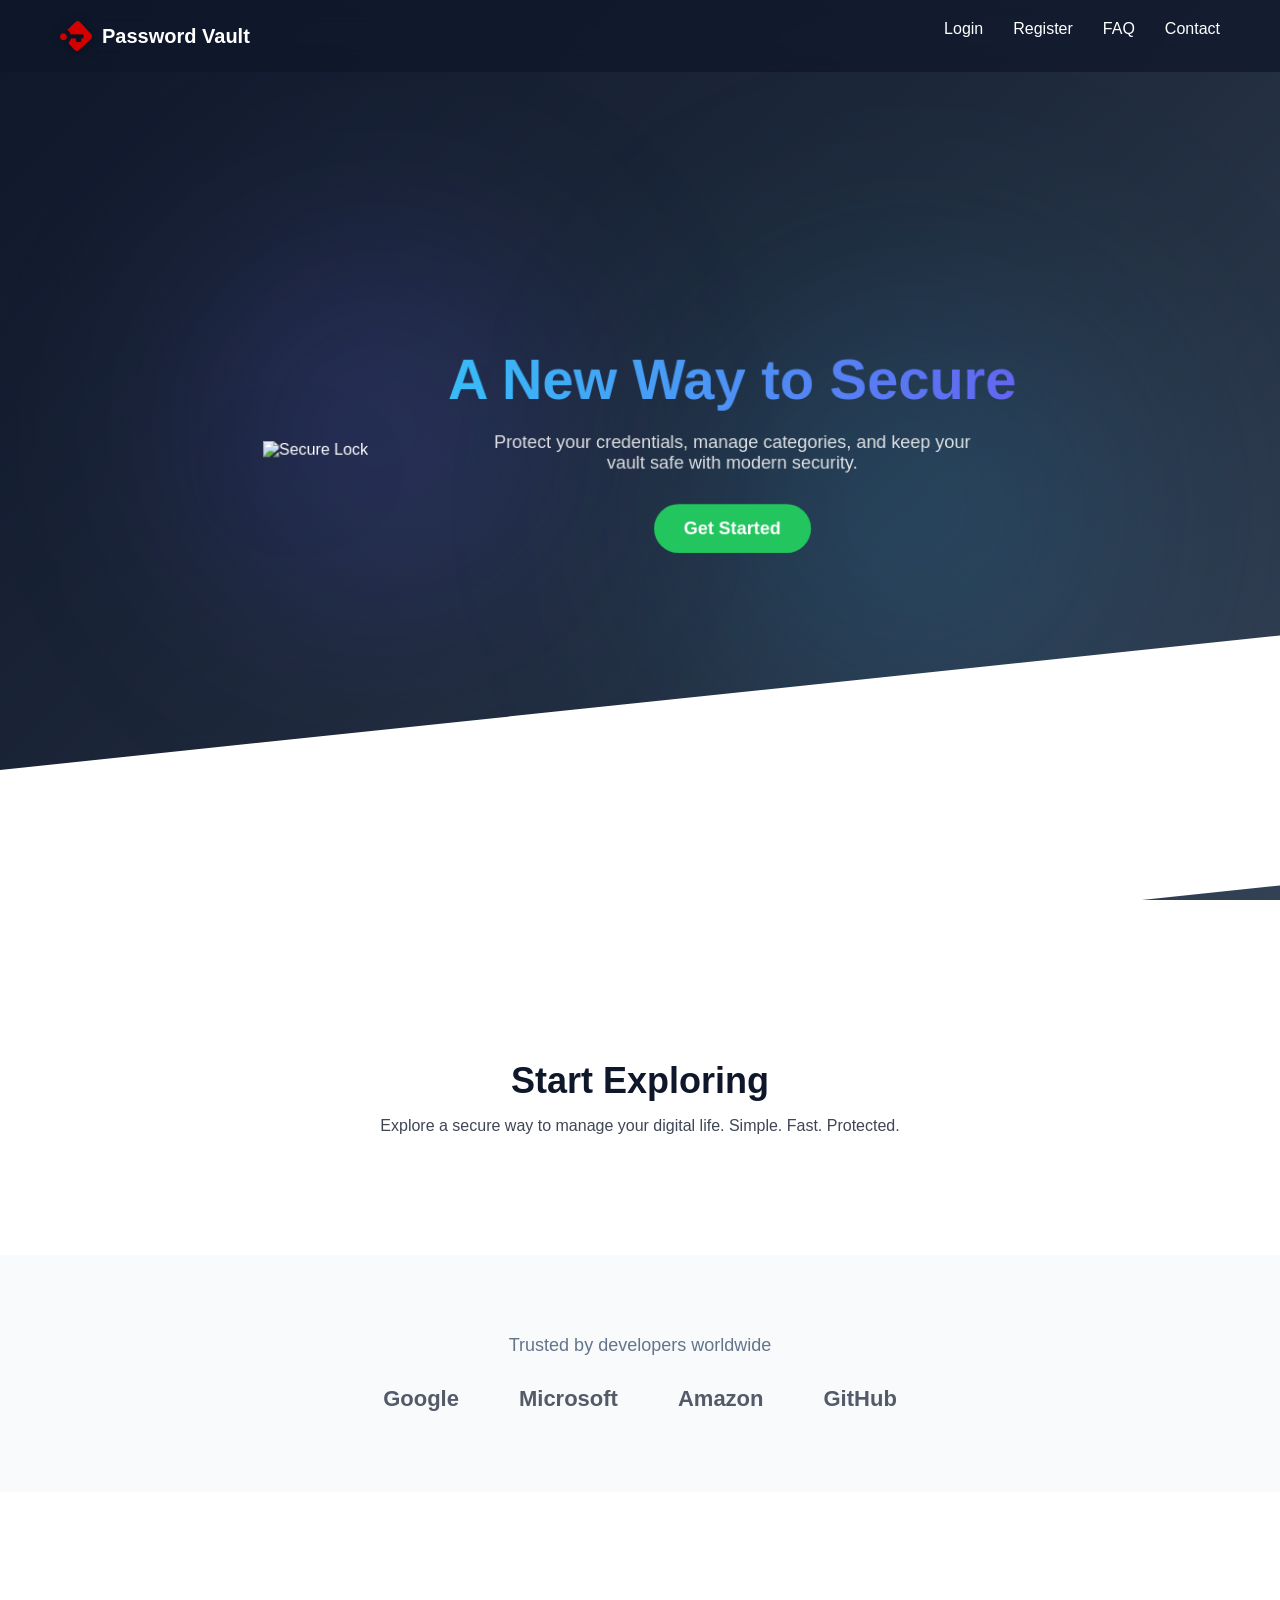
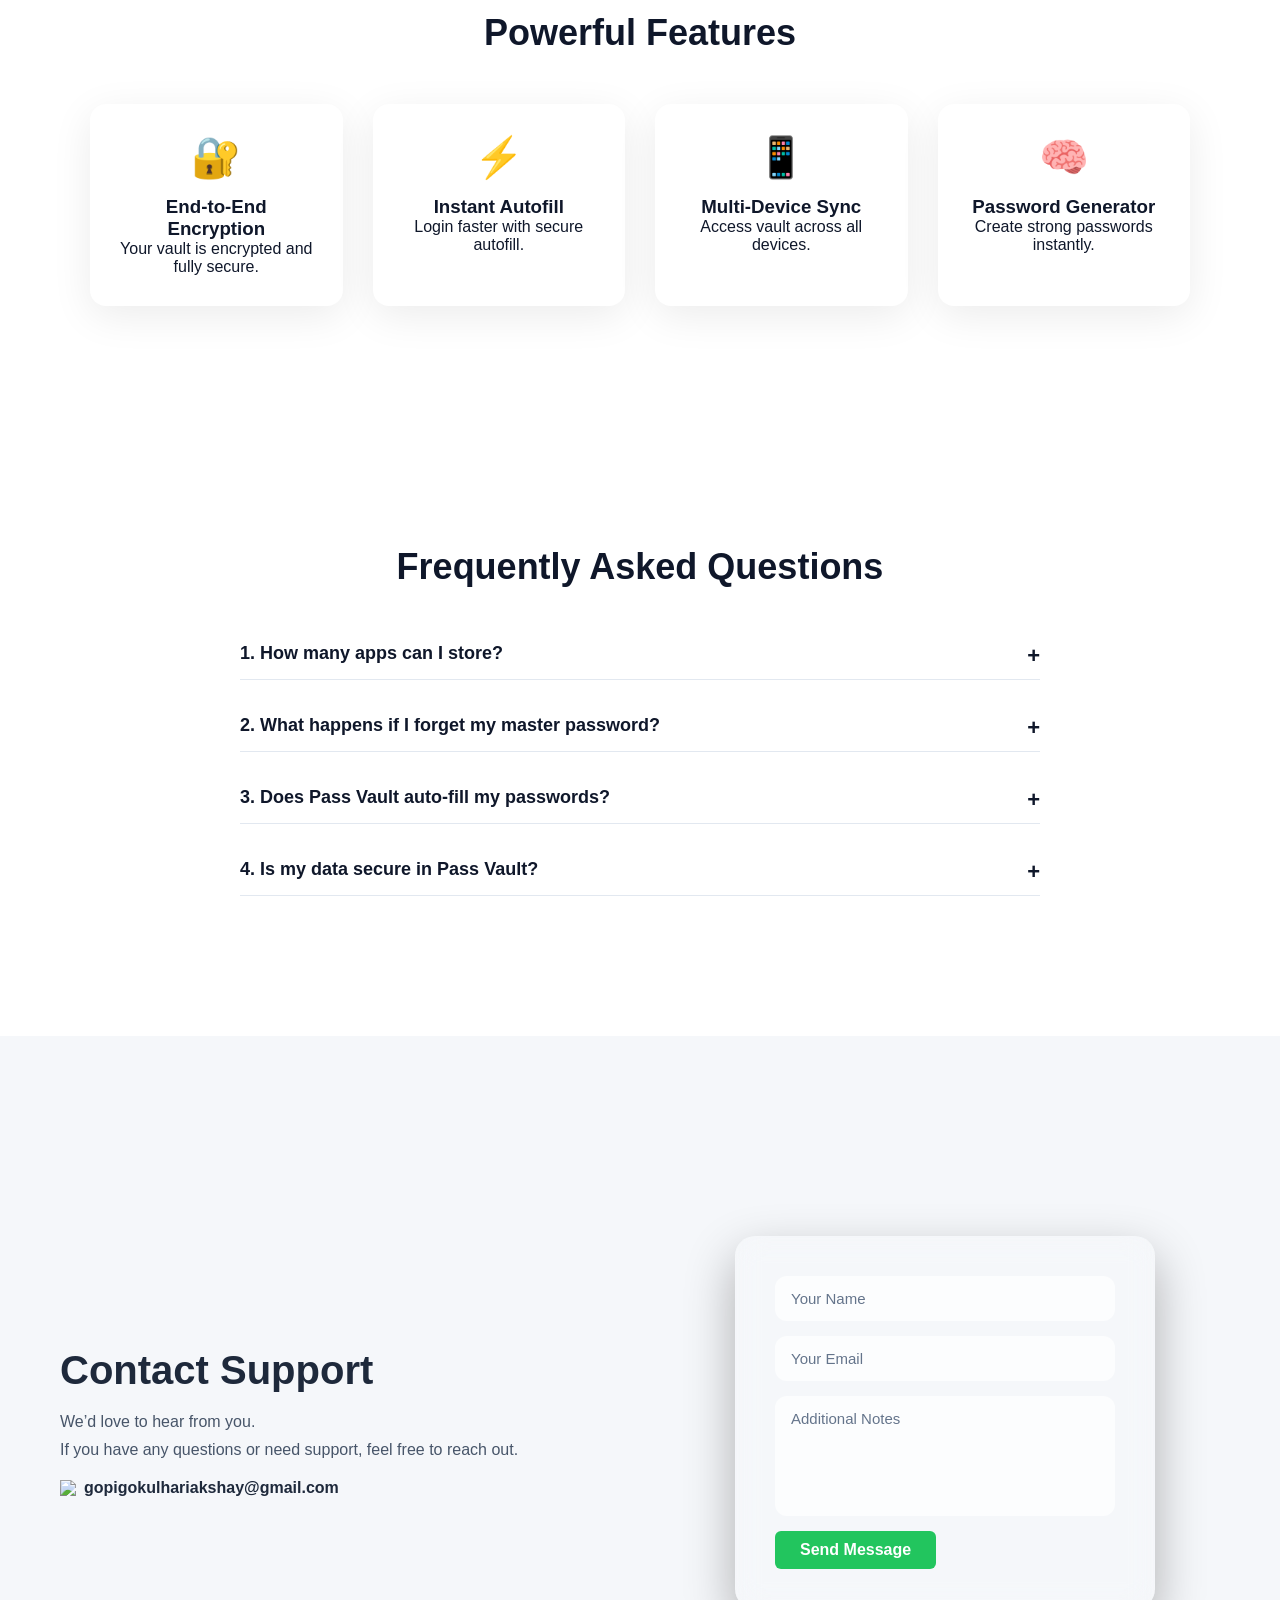
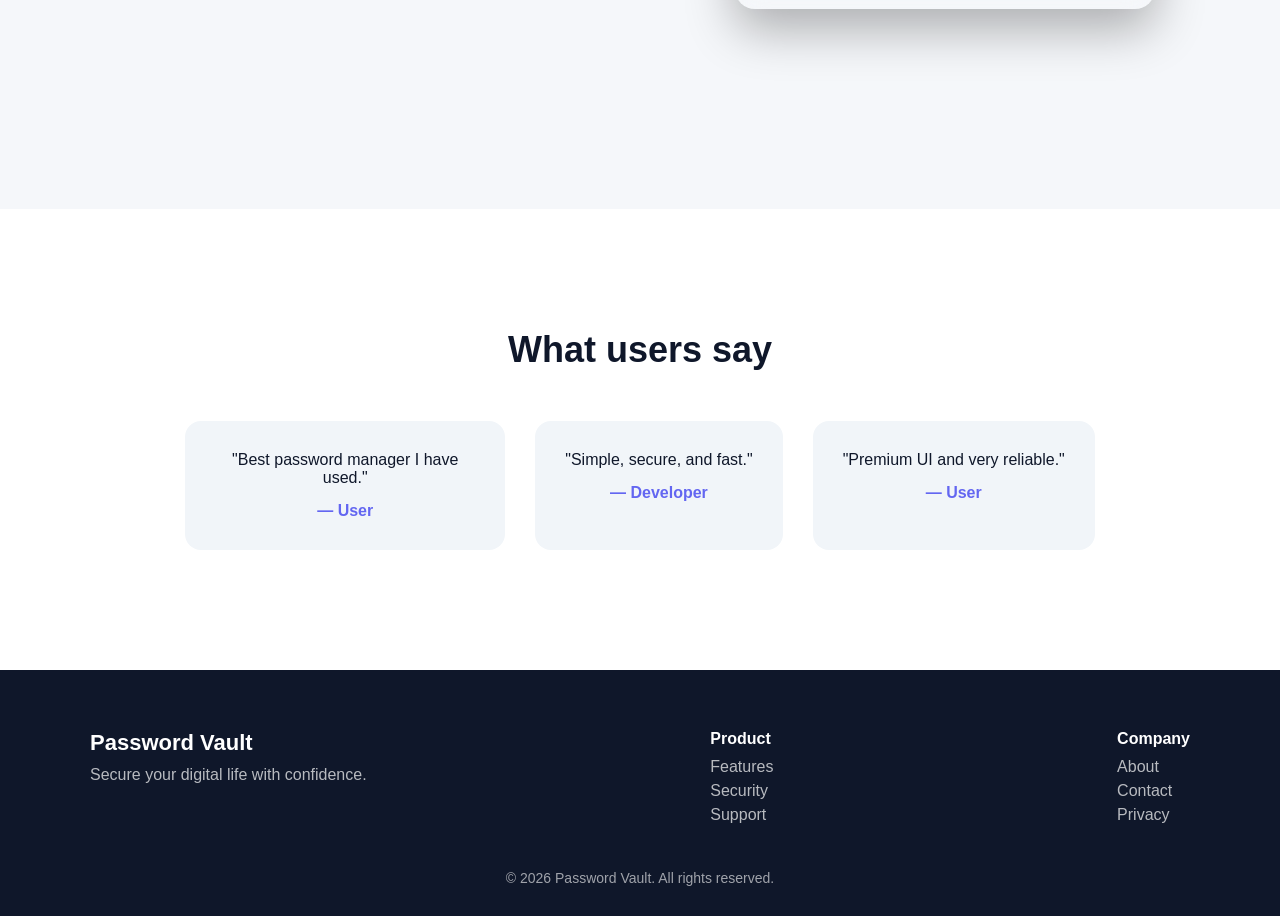
==== Mainpage/main_index.html @ c9c519ef "add the mainpage and linked the login page to it" ====
<!DOCTYPE html>
<html lang="en">

<head>
  <meta charset="UTF-8">
  <title>Password Vault - Welcome</title>
  <!-- SVG Favicon (modern browsers) -->
  <link rel="icon" type="icon/svg+xml" href="../icon.svg">

  <!-- PNG Favicon (fallback for older browsers) -->
  <link rel="icon" type="icon/png" sizes="32x32" href="../icon.png">
  <link rel="icon" type="icon/png" sizes="16x16" href="../icon.png">
  <link rel="stylesheet" href="main_style.css">
</head>

<body>

  <!-- Navbar -->
  <nav class="navbar">
    <div class="logo">
      <img src="../icon.png" alt="Vault Logo">
      <span>Password Vault</span>
    </div>
    <ul>
      <li>
        <a href="../login/index.html" class="nav-btn">Login</a>
      </li>
      <li>
        <a href="../login/index.html"
          class="nav-btn primary"
          onclick="localStorage.setItem('showRegister','true')">
          Register
        </a>
      </li>
      <li><a href="#faq" class="nav-btn">FAQ</a></li>
      <li><a href="#" class="nav-btn" onclick="scrollToContact()">Contact</a></li>
    </ul>

  </nav>

  <!-- HERO SECTION -->
  <section class="main-hero">
    <div class="hero-glow"></div>

    <div class="hero-wrapper">

      <!-- LEFT SIDE LOCK -->
      <div class="hero-lock">
        <img src="../lock.png" alt="Secure Lock">
      </div>

      <!-- RIGHT SIDE TEXT -->
      <div class="main-content floating">
        <h1>A New Way to Secure</h1>
        <p>
          Protect your credentials, manage categories,
          and keep your vault safe with modern security.
        </p>

        <button class="main-btn"
                onclick="window.location.href='../login/index.html'">
          Get Started
        </button>

      </div>

    </div>

  </section>


  <!-- White Section -->
  <section class="white-section">
    <h2>Start Exploring</h2>
    <p>
      Explore a secure way to manage your digital life.
      Simple. Fast. Protected.
    </p>
  </section>

  <!-- TRUST SECTION START -->
  <section class="trusted">

    <p class="trusted-title">Trusted by developers worldwide</p>

    <div class="trusted-logos">
      <span>Google</span>
      <span>Microsoft</span>
      <span>Amazon</span>
      <span>GitHub</span>
    </div>

  </section>
  <!-- TRUST SECTION END -->



  <!-- FEATURES SECTION START -->
  <section class="features">

    <h2>Powerful Features</h2>

    <div class="feature-grid">

      <div class="feature-card">
        <div class="icon">🔐</div>
        <h3>End-to-End Encryption</h3>
        <p>Your vault is encrypted and fully secure.</p>
      </div>

      <div class="feature-card">
        <div class="icon">⚡</div>
        <h3>Instant Autofill</h3>
        <p>Login faster with secure autofill.</p>
      </div>

      <div class="feature-card">
        <div class="icon">📱</div>
        <h3>Multi-Device Sync</h3>
        <p>Access vault across all devices.</p>
      </div>

      <div class="feature-card">
        <div class="icon">🧠</div>
        <h3>Password Generator</h3>
        <p>Create strong passwords instantly.</p>
      </div>

    </div>

  </section>
  <!-- FEATURES SECTION END -->

  <!-- FAQ SECTION -->
  <section id="faq" class="faq-section">


    <h2>Frequently Asked Questions</h2>

    <div class="faq-item">
      <div class="faq-question">1. How many apps can I store?</div>
      <div class="faq-answer">
        There is no limit for storing info.
      </div>
    </div>

    <div class="faq-item">
      <div class="faq-question">
        2. What happens if I forget my master password?
      </div>
      <div class="faq-answer">
        For security reasons, your master password cannot be recovered.
        You’ll need to reset your vault and create a new one.
        This ensures that only you ever have access to your data.
      </div>
    </div>

    <div class="faq-item">
      <div class="faq-question">
        3. Does Pass Vault auto-fill my passwords?
      </div>
      <div class="faq-answer">
        Yes, Pass Vault can auto-fill credentials in supported browsers
        and apps, saving you time while keeping your login process secure.
      </div>
    </div>

    <div class="faq-item">
      <div class="faq-question">
        4. Is my data secure in Pass Vault?
      </div>
      <div class="faq-answer">
        Yes. All your data is encrypted and protected so that only
        you can access your vault.
      </div>
    </div>

  </section>
  <section id="contact" class="contact-section">

    <div class="contact-container">

      <!-- LEFT SIDE -->
      <div class="contact-left">
        <h2>Contact Support</h2>
        <p>We’d love to hear from you.</p>
        <p>If you have any questions or need support, feel free to reach out.</p>

        <div class="contact-email">
          <img src="https://www.gstatic.com/images/branding/product/2x/gmail_2020q4_48dp.png" alt="Gmail"
            class="gmail-icon modern-gmail">
          <span>gopigokulhariakshay@gmail.com</span>
        </div>



      </div>

      <!-- RIGHT SIDE FORM -->
      <div class="contact-right">
        <form class="contact-form" onsubmit="sendEmail(event)">
          <input type="text" id="name" placeholder="Your Name" required>
          <input type="email" id="email" placeholder="Your Email" required>
          <textarea id="message" placeholder="Additional Notes" required></textarea>
          <button type="submit" class="send-btn">Send Message</button>
        </form>
      </div>

</div>   <!-- CLOSE contact-container -->
</section> <!-- CLOSE contact-section -->




  </section>

  <!-- TESTIMONIALS START -->
  <section class="testimonials">

    <h2>What users say</h2>

    <div class="testimonial-grid">

      <div class="testimonial">
        <p>"Best password manager I have used."</p>
        <span>— User</span>
      </div>

      <div class="testimonial">
        <p>"Simple, secure, and fast."</p>
        <span>— Developer</span>
      </div>

      <div class="testimonial">
        <p>"Premium UI and very reliable."</p>
        <span>— User</span>
      </div>

    </div>

  </section>
  <!-- TESTIMONIALS END -->


  <script>
    const faqItems = document.querySelectorAll(".faq-item");

    faqItems.forEach(item => {
      item.querySelector(".faq-question").addEventListener("click", () => {
        item.classList.toggle("active");
      });
    });
  </script>

  

  <!-- FOOTER START -->
  <footer class="footer">

    <div class="footer-container">

      <div class="footer-brand">
        <h3>Password Vault</h3>
        <p>Secure your digital life with confidence.</p>
      </div>

      <div class="footer-links">
        <h4>Product</h4>
        <p>Features</p>
        <p>Security</p>
        <p>Support</p>
      </div>

      <div class="footer-links">
        <h4>Company</h4>
        <p>About</p>
        <p>Contact</p>
        <p>Privacy</p>
      </div>

    </div>

    <div class="footer-bottom">
      © 2026 Password Vault. All rights reserved.
    </div>

  </footer>
  <!-- FOOTER END -->
  

  <script>
    function scrollToContact() {
      const contact = document.getElementById("contact");

      contact.scrollIntoView({
        behavior: "smooth",
        block: "start"
      });
    }
  </script>
  <script src="https://cdn.jsdelivr.net/npm/@emailjs/browser@4/dist/email.min.js"></script>

  <script>
    emailjs.init({
      publicKey: "91UByY3DBkANorpzx",
    });

    function showToast(message, success = true) {
      const toast = document.getElementById("toast");
      const text = document.getElementById("toastText");

      text.textContent = message;

      toast.className = "toast show " + (success ? "success" : "error");

      setTimeout(() => {
        toast.className = "toast";
      }, 3000);
    }

    function sendEmail(event) {
      event.preventDefault();

      const btn = document.querySelector(".send-btn");
      btn.disabled = true;
      btn.innerHTML = "Sending... ✉️";

      emailjs.send("service_en62moi", "template_hmyfbfd", {
        name: document.getElementById("name").value,
        email: document.getElementById("email").value,
        message: document.getElementById("message").value
      })
        .then(() => {

          btn.innerHTML = "Sent ✓";

          showToast("Message sent successfully!", true);

          document.querySelector(".contact-form").reset();

          setTimeout(() => {
            btn.innerHTML = "Send Message ✉️";
            btn.disabled = false;
          }, 2000);

        })
        .catch(() => {

          btn.innerHTML = "Send Message ✉️";
          btn.disabled = false;

          showToast("Failed to send message", false);

        });
    }
  </script>




  

  <!-- Modern Toast Notification -->
  <div id="toast" class="toast">
    <span class="toast-icon">✉️</span>
    <span id="toastText">Message sent!</span>
  </div>



</body>

</html>
---- Mainpage/main_style.css ----
/* ================= GLOBAL ================= */
* {
  margin: 0;
  padding: 0;
  box-sizing: border-box;
  font-family: Poppins, sans-serif;
}

body {
  background: #0f172a;
  color: white;
  transition: 0.4s;
}

body.light {
  background: linear-gradient(135deg, #e0e7ff, #f8fafc);
  color: #0f172a;
}

html {
  scroll-behavior: smooth;
}



/* ================= NAVBAR ================= */
.navbar {
  position: fixed;
  top: 0;
  width: 100%;
  padding: 20px 60px;
  display: flex;
  justify-content: space-between;
  backdrop-filter: blur(12px);
  background: rgba(15, 23, 42, .7);
  z-index: 10;
}

body.light .navbar {
  background: rgba(255, 255, 255, .85);
  backdrop-filter: blur(14px);
  box-shadow: 0 4px 20px rgba(0, 0, 0, .08);
}

.navbar ul {
  display: flex;
  gap: 30px;
  list-style: none;
}

.logo {
  display: flex;
  align-items: center;
  gap: 10px;
  font-weight: 700;
  font-size: 20px;
}

.logo img {
  width: 32px;
  height: 32px;
  object-fit: contain;
  filter: drop-shadow(0 2px 6px rgba(0, 0, 0, .4));
}




/* ================= HERO LAYOUT (MAIN FIX) ================= */
.hero {
  min-height: 100vh;
  padding: 140px 80px;

  display: flex;
  align-items: center;
  justify-content: space-between;
  gap: 50px;
}

/* ================= FLOATING BOX (LEFT) ================= */

.hero-img {
  width: 420px;
  height: 420px;
  flex-shrink: 0;

  border-radius: 30px;

  background: linear-gradient(135deg, #38bdf8, #6366f1);

  display: flex;
  align-items: center;
  justify-content: center;

  padding: 40px;
}

/* ================= FLOATING TEXT ================= */

.floating-text {
  width: 100%;
}

/* 3 LINE STACK */
.hero-title {
  display: flex;
  flex-direction: column;
  gap: 12px;

  font-weight: 900;
  line-height: 1.05;
}

/* first 2 lines */
.hero-title span {
  font-size: 44px;
  color: white;
}

/* animated last line (bigger) */
.changing-word {
  font-size: 60px;
  color: #000;

  font-weight: 900;

  display: inline-block;
  white-space: nowrap;
}


/* letters (smooth animation base) */
.changing-word span {
  opacity: 0;
  transform: translateY(25px);
  display: inline-block;
  transition: all 0.45s cubic-bezier(.22, 1, .36, 1);
}


/* ================= GENERATOR (CENTER) ================= */
.generator-box {
  width: 320px;
  padding: 25px;
  border-radius: 20px;

  background: rgba(30, 41, 59, .85);
  backdrop-filter: blur(20px);

  flex-shrink: 0;
  display: none;
}

.generator-box.show {
  display: block;
}

.gen-box {
  display: flex;
  gap: 8px;
  margin: 10px 0;
}

.gen-box input {
  flex: 1;
  padding: 10px;
  border-radius: 10px;
  border: none;
}

.copy-btn {
  width: 42px;
  height: 42px;

  border-radius: 12px;
  border: none;

  background: linear-gradient(135deg, #38bdf8, #6366f1);
  color: white;

  display: flex;
  align-items: center;
  justify-content: center;

  cursor: pointer;
  transition: 0.25s;

  /* .copy-btn {
  background: rgba(255,255,255,.1);
  backdrop-filter: blur(10px);
  border: 1px solid rgba(255,255,255,.2);
  } */

}


/* hover effect */
.copy-btn:hover {
  transform: scale(1.08);
  box-shadow: 0 0 18px rgba(56, 189, 248, .6);
}

/* click effect */
.copy-btn:active {
  transform: scale(0.95);
}

body.light .hero-img {
  background: linear-gradient(135deg, #818cf8, #38bdf8);
}


/* ================= LOGIN / REGISTER (RIGHT) ================= */
.login-box {
  width: 360px;
  padding: 35px;
  border-radius: 25px;

  background: rgba(30, 41, 59, .8);
  backdrop-filter: blur(20px);

  box-shadow: 0 30px 80px rgba(56, 189, 248, .25);
  flex-shrink: 0;
}

body.light .login-box {
  background: rgba(255, 255, 255, .95);
  box-shadow: 0 25px 60px rgba(0, 0, 0, .12);
  border: 1px solid rgba(0, 0, 0, .05);
}

body.light .generator-box {
  background: rgba(255, 255, 255, .95);
  box-shadow: 0 20px 50px rgba(0, 0, 0, .1);
  color: #0f172a;
}

body.light input {
  background: #f1f5f9;
  color: #0f172a;
  border: 1px solid #e2e8f0;
}

body.light input:focus {
  outline: none;
  border-color: #6366f1;
  box-shadow: 0 0 0 3px rgba(99, 102, 241, .15);
}



/* form switching */
.form {
  display: none;
}

.form.login {
  display: block;
}

.login-box.active .login {
  display: none;
}

.login-box.active .register {
  display: block;
}



/* inputs */
.login-box input {
  width: 100%;
  margin-bottom: 15px;
  padding: 12px;
  border-radius: 12px;
  border: none;
}



/* buttons */
.login-box button {
  width: 100%;
  padding: 12px;
  border-radius: 25px;
  border: none;

  background: linear-gradient(135deg, #38bdf8, #6366f1);
  font-weight: bold;
  cursor: pointer;

  margin-bottom: 14px;
  transition: .25s;
}

.login-box button:hover {
  transform: translateY(-2px);
  box-shadow: 0 10px 30px rgba(56, 189, 248, .4);
}

.login-box span {
  color: #38bdf8;
  cursor: pointer;
}



/* ================= SHOW PASSWORD ================= */
.show-pass {
  display: inline-flex;
  align-items: center;
  gap: 8px;
  font-size: 14px;
  margin-bottom: 14px;
  cursor: pointer;
  white-space: nowrap;
}

.show-pass input {
  margin: 0;
}

.gen-btn {
  width: 100%;
  padding: 12px;
  border-radius: 12px;
  border: none;
  background: linear-gradient(135deg, #38bdf8, #6366f1);
  color: white;
  font-weight: bold;
  cursor: pointer;
  margin-top: 10px;
}


/* ================= STRENGTH BAR ================= */
.strength {
  height: 6px;
  background: #1e293b;
  border-radius: 10px;
  margin: 8px 0 16px;
  overflow: hidden;
}

body.light #strengthText {
  color: #475569;
}


/* strength bar light mode fix */
body.light .strength {
  background: #e2e8f0;
}

#strengthBar {
  height: 100%;
  width: 0%;
  transition: .3s;
}



/* ================= DIVIDER ================= */
.divider {
  text-align: center;
  margin: 12px 0;
  opacity: 0.7;
  font-size: 14px;
}



/* ================= SOCIAL LOGIN ================= */
.social-login {
  display: flex;
  gap: 10px;
}

.social {
  flex: 1;
  padding: 10px;
  border-radius: 12px;
  border: none;
  cursor: pointer;
  font-size: 18px;
  transition: 0.25s;
  color: white;
}

.social:hover {
  transform: scale(1.1);
}

.social:disabled {
  opacity: 0.6;
  cursor: not-allowed;
  transform: none;
}


/* correct brand colors */
.google {
  background: #fff;
  color: #fff;
}

.github {
  background: #fff;
  color: #fff;
}

.apple {
  background: #000;
  color: white;
}

.linkedin {
  background: #0a66c2;
  color: white;
}


#recaptcha-container {
  display: none;
}

/* ================= THEME TOGGLE ================= */
.theme-toggle {
  background: transparent;
  border: none;
  font-size: 18px;
  cursor: pointer;
}



/* ================= MOBILE RESPONSIVE ================= */
@media (max-width: 900px) {
  .hero {
    flex-direction: column;
    padding: 120px 30px;
  }

  .hero-img,
  .generator-box,
  .login-box {
    width: 100%;
    max-width: 400px;
  }
}

/* password eye layout */
.pass-wrap {
  position: relative;
  display: flex;
  align-items: center;
}

.pass-wrap input {
  width: 100%;
  padding-right: 42px;
}

.toggle-eye {
  position: absolute;
  right: 14px;
  cursor: pointer;
  color: #94a3b8;
  font-size: 15px;
}


/* match message */
.match-msg {
  font-size: 13px;
  margin: -6px 0 12px 4px;
  display: block;
}

/* disabled button look */
#registerBtn:disabled {
  opacity: 0.5;
  cursor: not-allowed;
}

/* phone prefix */
.phone-wrap {
  position: relative;
  display: flex;
  align-items: center;
}

/* ===== PHONE PREFIX (PERFECT ALIGN) ===== */

.phone-wrap {
  display: flex;
  align-items: baseline;
  /* ⭐ KEY FIX */
  gap: 6px;
}


.prefix {
  display: none;
  font-size: 16px;
  /* match input text size */
  opacity: 0.7;
  line-height: 1;
  padding-left: 12px;
}

.phone-wrap input {
  flex: 1;
  padding-left: 8px !important;
}



/* OTP messages */
.otp-msg {
  display: block;
  font-size: 13px;
  margin: -6px 0 12px 4px;
  font-weight: 500;
}

.otp-success {
  color: #22c55e;
  /* green */
}

.otp-error {
  color: #ef4444;
  /* red */
}


/* ================= MAIN PAGE NEW DESIGN ================= */

.main-hero {
  position: relative;
  height: 100vh;
  background: linear-gradient(135deg, #0f172a, #1e293b, #334155);
  display: flex;
  align-items: center;
  justify-content: center;
  text-align: center;
  color: white;
  overflow: hidden;
}

/* Slanted white divider */

.main-hero::before {
  content: "";
  position: absolute;
  bottom: -120px;
  left: 0;
  width: 100%;
  height: 250px;
  background: white;
  transform: skewY(-6deg);
  transform-origin: top left;
  z-index: 1;
}


.main-content h1 {
  font-size: 52px;
  font-weight: 900;
  margin-bottom: 20px;
}

.main-content p {
  font-size: 18px;
  max-width: 600px;
  opacity: 0.85;
  margin: auto;
  margin-bottom: 30px;
}

.main-btn {
  padding: 14px 30px;
  border-radius: 30px;
  border: none;
  background: #22c55e;
  color: white;
  font-size: 18px;
  font-weight: bold;
  cursor: pointer;
  transition: 0.3s;
}

.main-btn:hover {
  transform: translateY(-3px);
  box-shadow: 0 10px 25px rgba(34, 197, 94, 0.4);
}

/* Bottom White Section */
.white-section {
  background: white;
  color: #0f172a;
  text-align: center;
  padding: 160px 20px 120px 20px;
}

.white-section h2 {
  font-size: 36px;
  margin-bottom: 15px;
}

.white-section p {
  max-width: 600px;
  margin: auto;
  opacity: 0.8;
}

/* home button in login page */
.navbar ul li a {
  text-decoration: none;
  color: inherit;
  font-weight: 500;
}

.navbar ul li a:hover {
  opacity: 0.7;
}

/* ================= FAQ SECTION ================= */

.faq-section {
  background: #ffffff;
  color: #0f172a;
  padding: 120px 20px;
  text-align: center;
}

.faq-section h2 {
  font-size: 36px;
  margin-bottom: 40px;
}

.faq-item {
  max-width: 800px;
  margin: 0 auto 20px auto;
  border-bottom: 1px solid #e2e8f0;
  text-align: left;
}

.faq-question {
  font-size: 18px;
  font-weight: 600;
  padding: 15px 0;
  cursor: pointer;
  position: relative;
}

.faq-question::after {
  content: "+";
  position: absolute;
  right: 0;
  font-size: 22px;
  transition: 0.3s;
}

.faq-item.active .faq-question::after {
  content: "-";
}

.faq-answer {
  max-height: 0;
  overflow: hidden;
  transition: max-height 0.4s ease;
  font-size: 15px;
  opacity: 0.85;
  padding-right: 20px;
}

.faq-item.active .faq-answer {
  max-height: 200px;
  margin-bottom: 15px;
}

/* ================= CONTACT SECTION ================= */

.contact-section {
  background: #f5f7fa;
  /* calm soft color */
  padding: 120px 40px;
}

.contact-container {
  max-width: 1100px;
  margin: auto;
  display: flex;
  justify-content: space-between;
  gap: 60px;
  flex-wrap: wrap;
}

.contact-left {
  flex: 1;
  min-width: 300px;
}

.contact-left h2 {
  font-size: 40px;
  margin-bottom: 20px;
  color: #1e293b;
}

.contact-left p {
  margin-bottom: 10px;
  color: #475569;
}

.contact-email {
  margin-top: 20px;
  font-weight: 600;
  color: #0f172a;
}

.contact-right {
  flex: 1;
  min-width: 300px;
}

.contact-right form {
  display: flex;
  flex-direction: column;
  gap: 15px;
}

.row {
  display: flex;
  gap: 15px;
}

.row input {
  flex: 1;
}

.contact-right input,
.contact-right textarea {
  padding: 12px;
  border-radius: 8px;
  border: 1px solid #cbd5e1;
  font-size: 14px;
}

.contact-right textarea {
  min-height: 120px;
  resize: none;
}

.contact-right button {
  align-self: flex-start;
  padding: 10px 25px;
  background: #22c55e;
  border: none;
  border-radius: 6px;
  color: white;
  font-weight: bold;
  cursor: pointer;
  transition: 0.3s;
}

.contact-right button:hover {
  transform: translateY(-2px);
  box-shadow: 0 8px 20px rgba(34, 197, 94, 0.3);
}

.contact-email a {
  text-decoration: none;
  color: #0f172a;
}

.contact-email a:hover {
  text-decoration: underline;
}

.contact-email {
  display: flex;
  align-items: center;
  gap: 8px;
  font-size: 16px;
  color: #1e293b;
  margin-top: 20px;
}

.gmail-icon {
  width: 16px;
  height: 16px;
  object-fit: contain;
}

/* HERO LAYOUT UPDATE */
.hero-wrapper {
  display: flex;
  align-items: center;
  justify-content: center;
  gap: 80px;
  position: relative;
  z-index: 2;
}

/* Lock image styling */
.hero-lock img {
  width: 320px;
  filter: drop-shadow(0 20px 50px rgba(0, 0, 0, 0.4));

  /* smoother premium animation */
  animation: floatLock 6s cubic-bezier(0.4, 0, 0.2, 1) infinite;

  will-change: transform;
}


/* NEW smoother floating animation */
@keyframes floatLock {

  0% {
    transform: translateY(0px) scale(1);
  }

  25% {
    transform: translateY(-12px) scale(1.01);
  }

  50% {
    transform: translateY(-25px) scale(1.02);
  }

  75% {
    transform: translateY(-12px) scale(1.01);
  }

  100% {
    transform: translateY(0px) scale(1);
  }

}


/* Floating text effect */
.floating {
  animation: premiumFloat 5s cubic-bezier(0.4, 0, 0.2, 1) infinite;
  will-change: transform;
}

/* smoother, more visible floating */
@keyframes premiumFloat {

  0% {
    transform: translateY(0px) scale(1);
  }

  25% {
    transform: translateY(-12px) scale(1.01);
  }

  50% {
    transform: translateY(-20px) scale(1.02);
  }

  75% {
    transform: translateY(-12px) scale(1.01);
  }

  100% {
    transform: translateY(0px) scale(1);
  }

}



@keyframes formFloat {
  0% {
    transform: translateY(0px);
  }

  50% {
    transform: translateY(-15px);
  }

  100% {
    transform: translateY(0px);
  }
}


/* Glow text effect */
/* Glow text effect */
.main-content h1 {
  font-size: 56px;
  font-weight: 900;
  background: linear-gradient(90deg, #38bdf8, #6366f1);

  /* Standard property */
  background-clip: text;

  /* Webkit support */
  -webkit-background-clip: text;
  -webkit-text-fill-color: transparent;

  color: transparent;
}


/* Paragraph styling */
.main-content p {
  max-width: 500px;
  font-size: 18px;
  opacity: 0.85;
  margin-top: 20px;
}

.hero-glow {
  position: absolute;
  top: 0;
  left: 0;
  width: 100%;
  height: 100%;
  pointer-events: none;
  z-index: 0;
}

/* Left glow */
.hero-glow::before {
  content: "";
  position: absolute;
  width: 500px;
  height: 500px;
  background: radial-gradient(circle, rgba(99, 102, 241, 0.3), transparent 70%);
  top: 20%;
  left: 10%;
  filter: blur(100px);
}

/* Right glow */
.hero-glow::after {
  content: "";
  position: absolute;
  width: 600px;
  height: 600px;
  background: radial-gradient(circle, rgba(56, 189, 248, 0.25), transparent 70%);
  bottom: 10%;
  right: 5%;
  filter: blur(120px);
}


/* FEATURES SECTION */
.features {
  background: #ffffff;
  color: #0f172a;
  padding: 120px 20px;
  text-align: center;
}

.features h2 {
  font-size: 36px;
  margin-bottom: 50px;
}

.feature-grid {
  display: grid;
  grid-template-columns: repeat(auto-fit, minmax(250px, 1fr));
  gap: 30px;
  max-width: 1100px;
  margin: auto;
}

.feature-card {
  background: white;
  padding: 30px;
  border-radius: 16px;
  box-shadow: 0 10px 40px rgba(0, 0, 0, 0.08);
  transition: 0.3s;
}

.feature-card:hover {
  transform: translateY(-10px);
  box-shadow: 0 20px 60px rgba(0, 0, 0, 0.15);
}

.feature-card .icon {
  font-size: 40px;
  margin-bottom: 15px;
}

/* ================= TRUST SECTION ================= */

.trusted {
  background: #f8fafc;
  padding: 80px 20px;
  text-align: center;
}

.trusted-title {
  font-size: 18px;
  color: #64748b;
  margin-bottom: 30px;
  font-weight: 500;
}

.trusted-logos {
  display: flex;
  justify-content: center;
  gap: 60px;
  flex-wrap: wrap;
}

.trusted-logos span {
  font-size: 22px;
  font-weight: 700;
  color: #0f172a;
  opacity: 0.7;
  transition: 0.3s;
}

.trusted-logos span:hover {
  opacity: 1;
  transform: scale(1.1);
}

/* ================= TESTIMONIALS ================= */

.testimonials {
  background: white;
  padding: 120px 20px;
  text-align: center;
}

.testimonials h2 {
  font-size: 36px;
  margin-bottom: 50px;
  color: #0f172a;
}

.testimonial-grid {
  display: flex;
  justify-content: center;
  gap: 30px;
  flex-wrap: wrap;
}

.testimonial {
  background: #f1f5f9;
  padding: 30px;
  border-radius: 16px;
  max-width: 320px;
  transition: 0.3s;
}

.testimonial:hover {
  transform: translateY(-8px);
  box-shadow: 0 20px 50px rgba(0, 0, 0, 0.1);
}

.testimonial p {
  font-size: 16px;
  margin-bottom: 15px;
  color: #0f172a;
}

.testimonial span {
  font-weight: bold;
  color: #6366f1;
}

/* ================= FOOTER ================= */

.footer {
  background: #0f172a;
  color: white;
  padding: 60px 40px 30px 40px;
}

.footer-container {
  display: flex;
  justify-content: space-between;
  flex-wrap: wrap;
  gap: 40px;
  max-width: 1100px;
  margin: auto;
}

.footer-brand h3 {
  font-size: 22px;
  margin-bottom: 10px;
}

.footer-brand p {
  opacity: 0.7;
}

.footer-links h4 {
  margin-bottom: 10px;
}

.footer-links p {
  opacity: 0.7;
  cursor: pointer;
  margin-bottom: 6px;
  transition: 0.3s;
}

.footer-links p:hover {
  opacity: 1;
  transform: translateX(5px);
}

.footer-bottom {
  text-align: center;
  margin-top: 40px;
  opacity: 0.6;
  font-size: 14px;
}


.contact-container {
  display: flex;
  justify-content: space-between;
  align-items: center;
  gap: 60px;
  max-width: 1200px;
  margin: auto;
  padding: 80px 20px;
}

.contact-left {
  flex: 1;
}

.contact-right {
  flex: 1;
  display: flex;
  justify-content: center;
}

/* Glass form card */
.contact-form {
  width: 100%;
  max-width: 420px;
  display: flex;
  flex-direction: column;
  gap: 20px;
  padding: 40px;
  border-radius: 20px;
  background: rgba(255, 255, 255, 0.08);
  backdrop-filter: blur(15px);
  box-shadow: 0 20px 50px rgba(0, 0, 0, 0.3);

  /* ADD THIS */
  animation: formFloat 6s cubic-bezier(0.4, 0, 0.2, 1) infinite;
  will-change: transform;
}


/* 
changes made by akshay on 16/02 ,  12:58 pm */

/* Inputs */
.contact-form input,
.contact-form textarea {
  padding: 14px 16px;
  border-radius: 12px;
  border: none;
  outline: none;
  font-size: 15px;
  background: rgba(255, 255, 255, 0.7);
  /* slightly more visible */
  color: #0f172a;
  /* dark text */
}

.contact-form input::placeholder,
.contact-form textarea::placeholder {
  color: #64748b;
}


/* Focus glow */
.contact-form input:focus,
.contact-form textarea:focus {
  box-shadow: 0 0 0 2px #6366f1;
}

/* Textarea */
.contact-form textarea {
  resize: none;
  height: 120px;
}

/* Button */
.send-btn {
  padding: 14px;
  border: none;
  border-radius: 12px;
  font-size: 16px;
  font-weight: 600;
  cursor: pointer;
  background: linear-gradient(90deg, #6366f1, #38bdf8);
  color: white;
  transition: 0.3s ease;
}

.send-btn:hover {
  transform: translateY(-3px);
  box-shadow: 0 10px 25px rgba(99, 102, 241, 0.4);
}

/* Toast notification */
.toast {
  position: fixed;
  bottom: 30px;
  right: 30px;
  background: rgba(30, 41, 59, 0.95);
  color: white;
  padding: 14px 20px;
  border-radius: 12px;
  display: flex;
  align-items: center;
  gap: 10px;
  opacity: 0;
  transform: translateY(20px);
  transition: 0.4s;
  z-index: 9999;
  box-shadow: 0 10px 30px rgba(0, 0, 0, 0.3);
}

.toast.show {
  opacity: 1;
  transform: translateY(0);
}

.toast.success {
  border-left: 4px solid #22c55e;
}

.toast.error {
  border-left: 4px solid #ef4444;
}

.toast-icon {
  font-size: 18px;
}

/* Sending button animation */
.send-btn:disabled {
  opacity: 0.7;
  cursor: not-allowed;
}

/* NAV CONTAINER */
.navbar ul {
  position: relative;
}

/* INDICATOR LINE */
.nav-indicator {
  position: absolute;
  bottom: -4px;
  height: 3px;
  background: linear-gradient(90deg, #00f5ff, #007bff);
  border-radius: 2px;
  transition: all 0.35s ease;
}
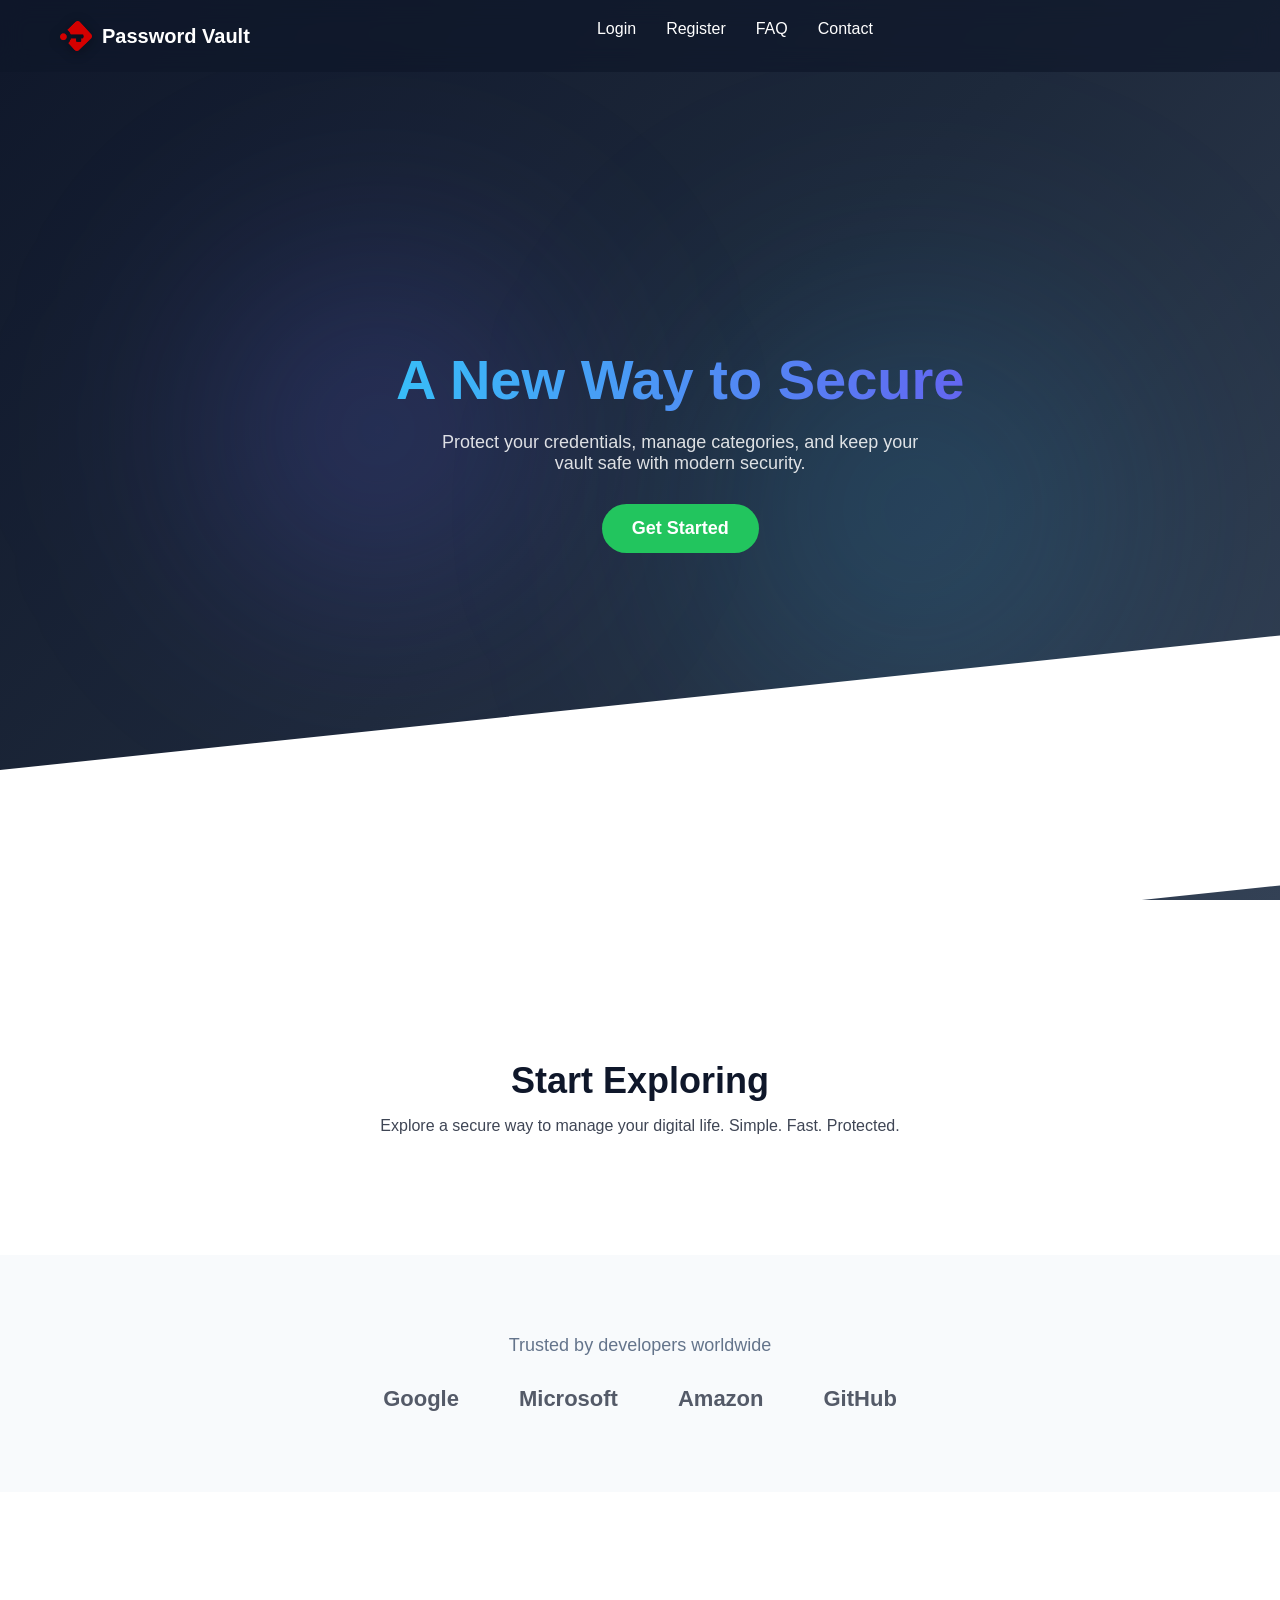
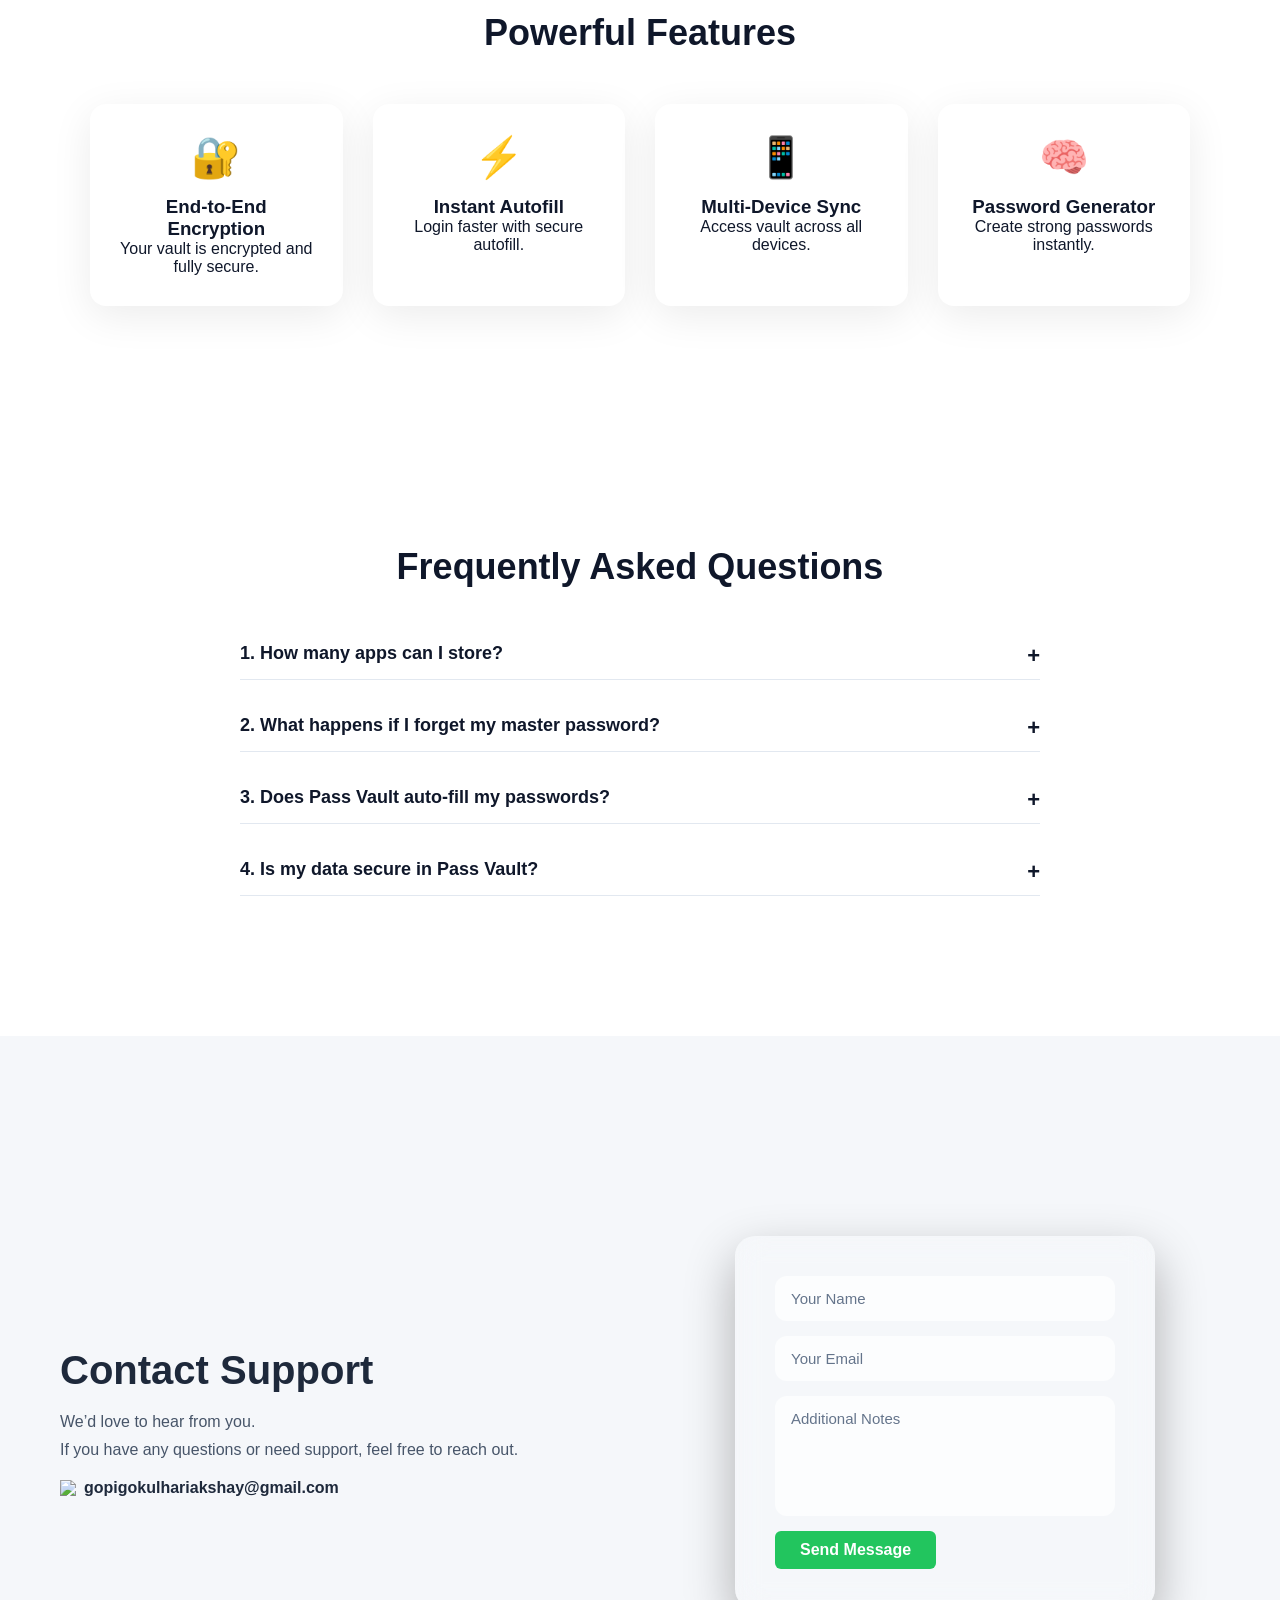
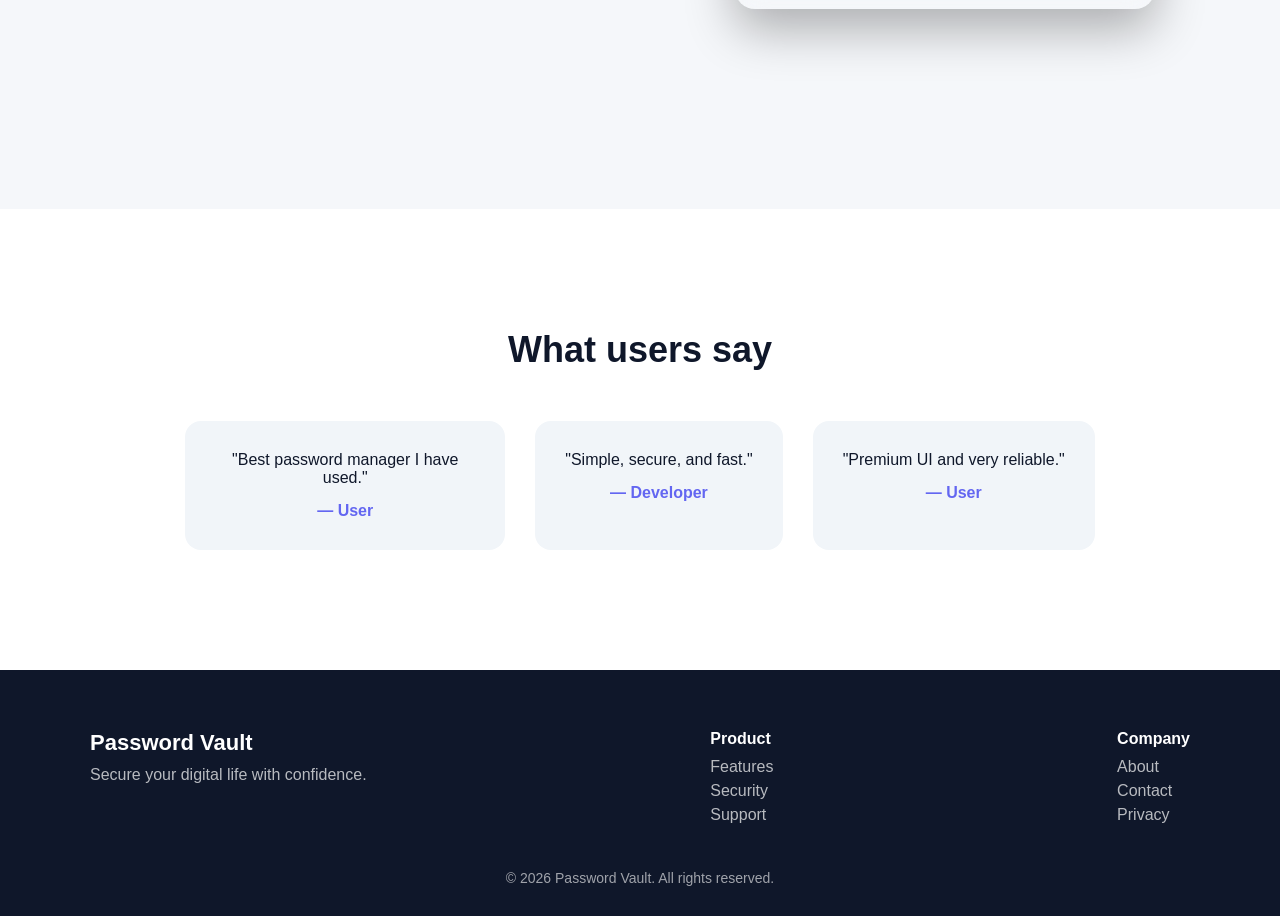
==== commit 0709b8a7: "Added dashboard folder" ====
--- a/Mainpage/main_index.html
+++ b/Mainpage/main_index.html
@@ -26,9 +26,7 @@
         <a href="../login/index.html" class="nav-btn">Login</a>
       </li>
       <li>
-        <a href="../login/index.html"
-          class="nav-btn primary"
-          onclick="localStorage.setItem('showRegister','true')">
+        <a href="../login/index.html" class="nav-btn primary" onclick="localStorage.setItem('showRegister','true')">
           Register
         </a>
       </li>
@@ -36,6 +34,10 @@
       <li><a href="#" class="nav-btn" onclick="scrollToContact()">Contact</a></li>
     </ul>
 
+    <!-- dark/light toggle -->
+    <button class="theme-toggle" id="themeToggle"></button>
+
+
   </nav>
 
   <!-- HERO SECTION -->
@@ -46,8 +48,63 @@
 
       <!-- LEFT SIDE LOCK -->
       <div class="hero-lock">
-        <img src="../lock.png" alt="Secure Lock">
-      </div>
+
+        <div class="dashboard-card">
+
+          <div class="card-top">
+            <div class="color-box blue"></div>
+            <div class="color-box green"></div>
+            <div class="color-box yellow"></div>
+            <div class="color-box red"></div>
+          </div>
+
+          <div class="card-content">
+
+            <div class="card-left">
+
+              <div class="list-item">
+                <div class="line"></div>
+                <span class="status green"></span>
+              </div>
+
+              <div class="list-item">
+                <div class="line"></div>
+                <span class="status red"></span>
+              </div>
+
+              <div class="list-item">
+                <div class="line"></div>
+                <span class="status yellow"></span>
+              </div>
+
+              <div class="list-item">
+                <div class="line"></div>
+                <span class="status green"></span>
+              </div>
+
+              <div class="list-item">
+                <div class="line"></div>
+                <span class="status red"></span>
+              </div>
+
+            </div>
+
+            <div class="card-right">
+
+              <div class="chart"></div>
+
+              <div class="sidebar-line"></div>
+              <div class="sidebar-line"></div>
+              <div class="sidebar-line"></div>
+              <div class="sidebar-line small"></div>
+
+            </div>
+
+          </div>
+
+        </div>
+      </div>
+
 
       <!-- RIGHT SIDE TEXT -->
       <div class="main-content floating">
@@ -57,8 +114,7 @@
           and keep your vault safe with modern security.
         </p>
 
-        <button class="main-btn"
-                onclick="window.location.href='../login/index.html'">
+        <button class="main-btn" onclick="window.location.href='../login/index.html'">
           Get Started
         </button>
 
@@ -174,7 +230,6 @@
         you can access your vault.
       </div>
     </div>
-
   </section>
   <section id="contact" class="contact-section">
 
@@ -206,8 +261,8 @@
         </form>
       </div>
 
-</div>   <!-- CLOSE contact-container -->
-</section> <!-- CLOSE contact-section -->
+    </div> <!-- CLOSE contact-container -->
+  </section> <!-- CLOSE contact-section -->
 
 
 
@@ -252,7 +307,7 @@
     });
   </script>
 
-  
+
 
   <!-- FOOTER START -->
   <footer class="footer">
@@ -286,7 +341,7 @@
 
   </footer>
   <!-- FOOTER END -->
-  
+
 
   <script>
     function scrollToContact() {
@@ -356,10 +411,6 @@
   </script>
 
 
-
-
-  
-
   <!-- Modern Toast Notification -->
   <div id="toast" class="toast">
     <span class="toast-icon">✉️</span>
@@ -367,7 +418,6 @@
   </div>
 
 
-
 </body>
 
 </html>
